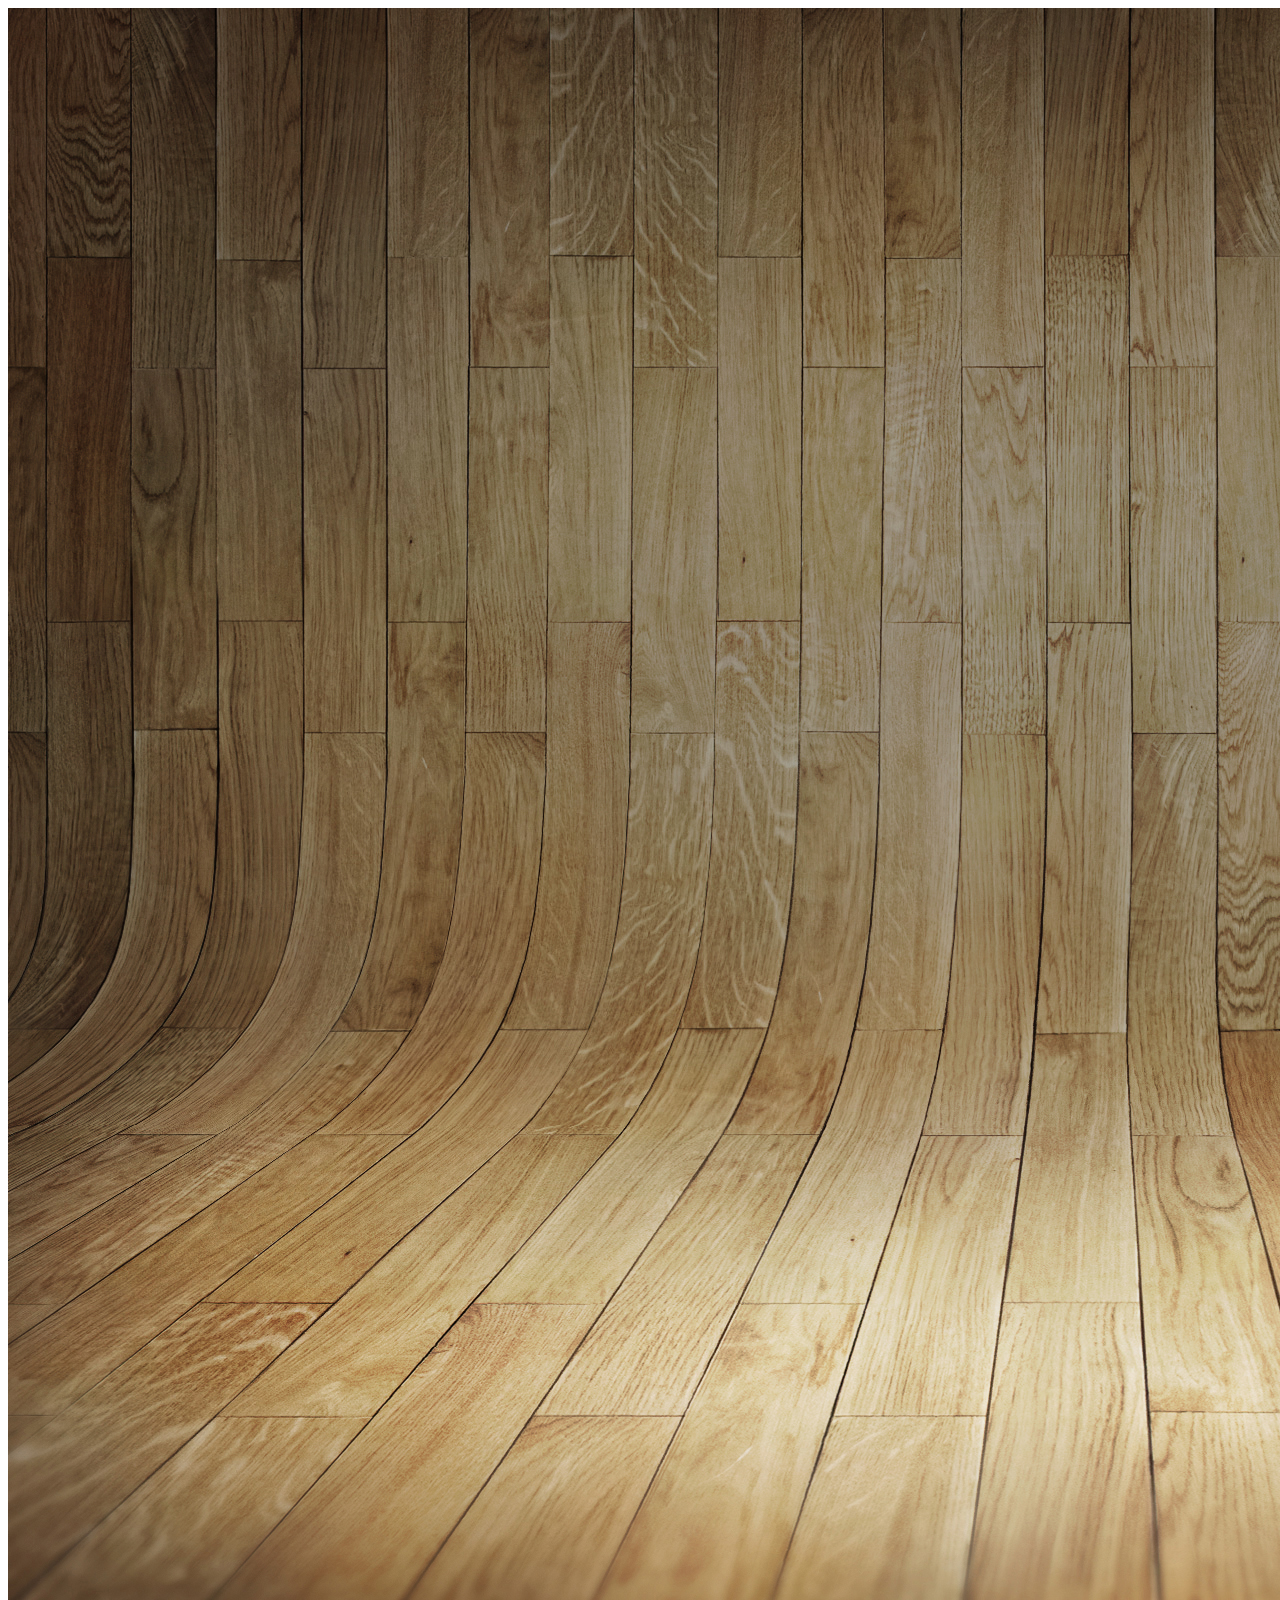
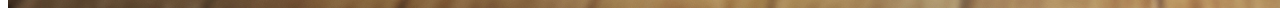
==== index.html @ 331f364a "created Projeto Social" ====
<!DOCTYPE html>
<html lang="pt-br">
<head>
    <meta charset="UTF-8">
    <meta name="viewport" content="width=device-width, initial-scale=1.0">
    <title>Projeto Social</title>
</head>
<body>
    <img src="imagens/fundo-madeira.jpg" alt="">
</body>
</html>
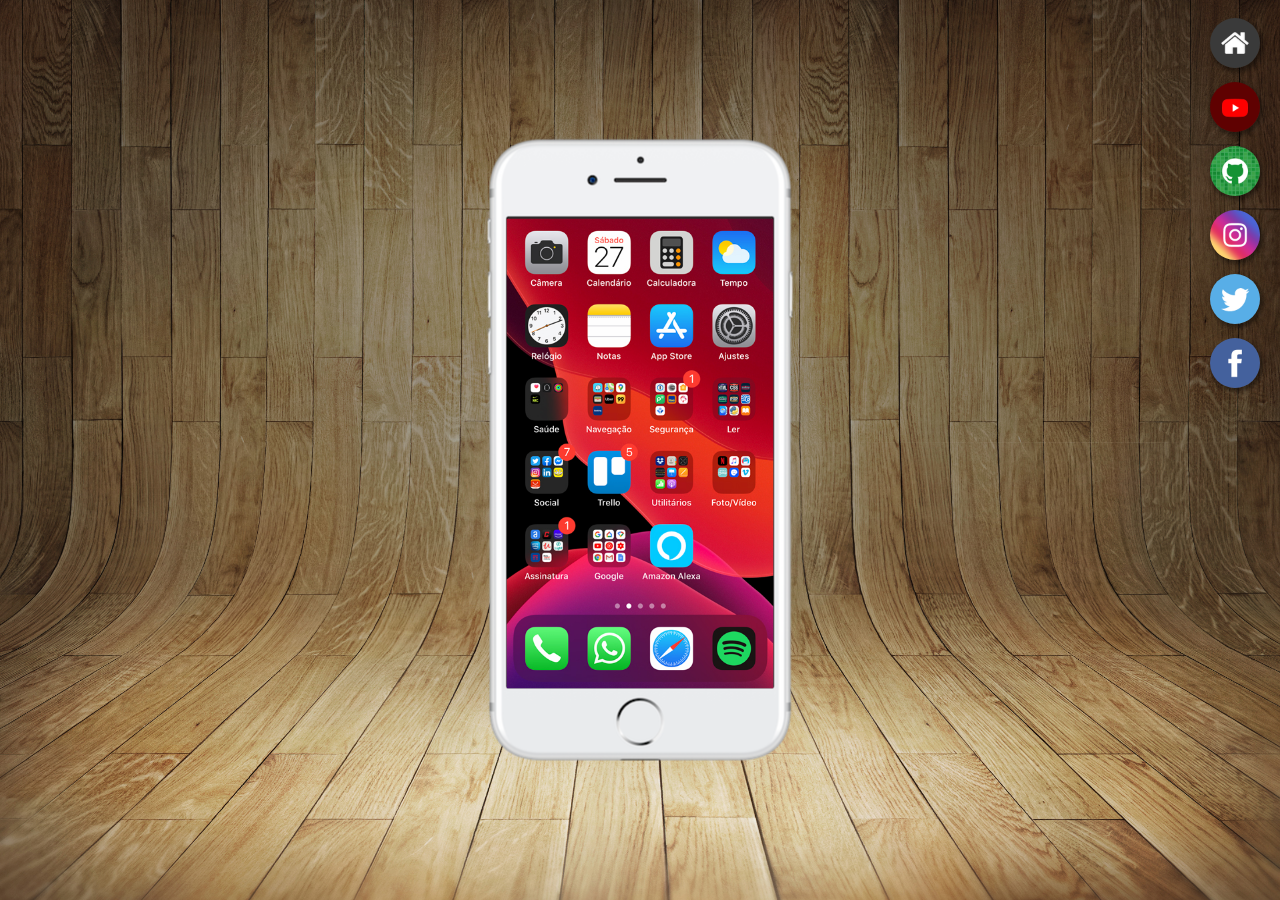
==== commit 041e64bb: "terminei o projeto social" ====
--- a/index.html
+++ b/index.html
@@ -3,9 +3,26 @@
 <head>
     <meta charset="UTF-8">
     <meta name="viewport" content="width=device-width, initial-scale=1.0">
-    <title>Projeto Social</title>
+    <link rel="shortcut icon" href="favicon.ico" type="image/x-icon">
+    <title>Projeto Redes Sociais</title>
+    <link rel="stylesheet" href="style/style.css">
 </head>
 <body>
-    <img src="imagens/fundo-madeira.jpg" alt="">
+    <main class="container">
+        <section id="container-iphone">
+            <iframe src="paghome.html" frameborder="0" name="frame">
+                Seu dispositivo não é compatível com isso...
+            </iframe>
+        </section>
+
+       <section id="container-social">
+                <a href="paghome.html" target="frame"><img src="imagens/logo-home.jpg" alt="home icon" class="social-img"></a>
+                <a href="pagyt.html" target="frame"><img src="imagens/logo-youtube.jpg" alt="youtube icon" class="social-img"></a>
+                <a href="githubpag.html" target="frame"><img src="imagens/logo-github.jpg" alt="github icon" class="social-img"></a>
+                <a href="instapag.html" target="frame"><img src="imagens/logo-instagram.jpg" alt="instagram icon" class="social-img"></a>
+                <a href="twitterpag.html" target="frame"><img src="imagens/logo-twitter.jpg" alt="twitter icon" class="social-img"></a>
+                <a href="facepag.html" target="frame"><img src="imagens/logo-facebook.jpg" alt="facebook icon" class="social-img" target="frame"></a>
+        </section>
+    </main>
 </body>
 </html>--- a/style/style.css
+++ b/style/style.css
@@ -0,0 +1,86 @@
+@charset "UTF-8";
+
+* {
+    margin: 0px;
+    padding: 0px;
+    box-sizing: border-box;
+}
+
+html, body {
+    height: 100vh;
+    width: 100vw;
+}
+
+body {
+    background: url(../imagens/fundo-madeira.jpg) top center no-repeat;
+    background-size: cover;
+    background-attachment: fixed;
+}
+
+
+.container {
+    position: relative;
+    height: 100vh;
+    transition: all 0.5s ease;
+}
+
+#container-iphone {
+    position: absolute;
+    top: 50%;
+    left: 50%;
+    transform: translate(-50%, -50%);
+    background: url(../imagens/frame-iphone.png) no-repeat;
+    height: 627px;
+    width: 311px;
+}
+
+iframe {
+    position: absolute;
+    top: 13%;
+    left: 7.1%;
+    width: 267px;;
+    height: 470px;
+}
+
+#container-social {
+    position: absolute;
+    top: 5%;
+    display: flex;
+    justify-content: center;
+    width: 100%;
+}
+
+.social-img {
+    max-width: 45px;
+    border-radius: 30px;
+    margin-right: 8px;
+    box-shadow: 2px 3px 4px 1px rgba(0, 0, 0, 0.404);
+}
+
+.social-img:hover {
+    margin-top: -5px;
+    border: 2px solid gray;
+    transition: 0.3s;
+}
+
+@media (min-width:600px) {
+
+    #container-social {
+    position: absolute;
+    top: 2%;
+    left: 100%;
+    transform: translate(-140%, 0%);
+    flex-direction: column;
+    max-width: 50px;
+}
+
+.social-img {
+    max-width: 50px;
+    margin: 0px 0px 10px 0px;
+}
+
+.social-img:hover {
+    margin-top: unset;
+    margin-left: -5px;;
+}
+}
